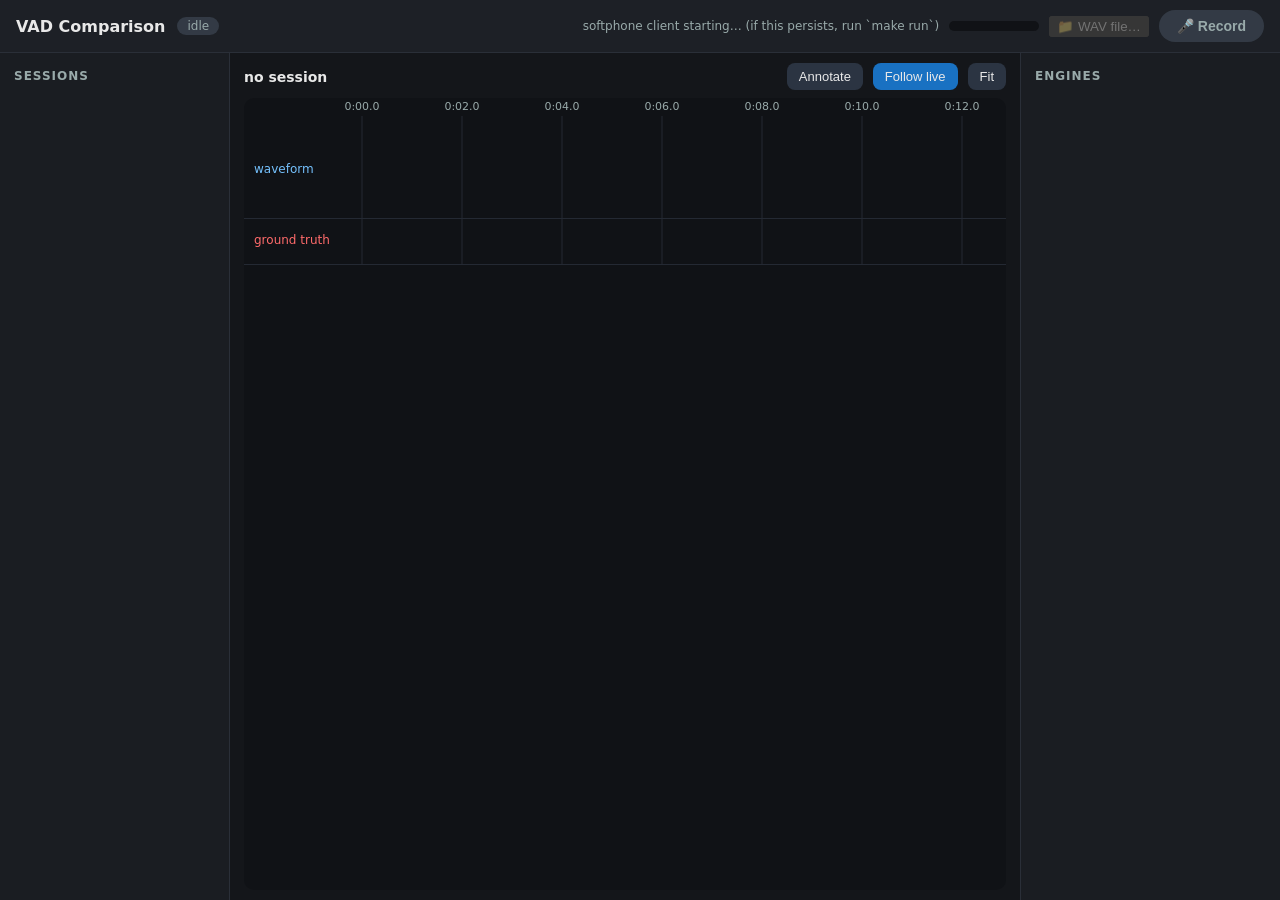
==== server/static/index.html @ 2d4ed62d "single-flow UI (hide :8081) + noise-robustness testing 8081 confusion: the server now starts the sof" ====
<!DOCTYPE html>
<html lang="en">
<head>
<meta charset="utf-8">
<title>VAD Comparison</title>
<link rel="stylesheet" href="style.css">
</head>
<body>
<header>
  <h1>VAD Comparison</h1>
  <span id="liveBadge">idle</span>
  <div id="recorder">
    <span id="recHint"></span>
    <div id="recLevel"><div id="recLevelFill"></div></div>
    <button id="wavBtn" disabled title="Analyze a WAV file on this machine through the same SIP path">&#128193; WAV file…</button>
    <button id="recordBtn" disabled>&#127908; Record</button>
  </div>
</header>
<div id="layout">
  <aside>
    <h2>Sessions</h2>
    <ul id="sessionList"></ul>
  </aside>
  <main>
    <div id="toolbar">
      <span class="title" id="sessionTitle">no session</span>
      <audio id="player" controls style="display:none"></audio>
      <button id="reanalyzeBtn" style="display:none" title="Re-run all enabled engines over this recording with the current parameters">Re-analyze all</button>
      <button id="annotateBtn">Annotate</button>
      <button id="saveAnnoBtn" style="display:none">Save annotations</button>
      <button id="followBtn" class="on">Follow live</button>
      <button id="fitBtn">Fit</button>
    </div>
    <div id="timelineWrap"><canvas id="timeline"></canvas></div>
  </main>
  <aside class="right">
    <h2>Engines</h2>
    <div id="enginePanel"></div>
    <div id="metrics"></div>
  </aside>
</div>
<script type="module" src="app.js"></script>
</body>
</html>
---- server/static/style.css ----
:root { color-scheme: dark; }
* { box-sizing: border-box; }
body {
  margin: 0; font-family: -apple-system, system-ui, sans-serif;
  background: #14161a; color: #e8e8e8; height: 100vh; display: flex; flex-direction: column;
}
header {
  display: flex; align-items: center; gap: 12px; padding: 10px 16px;
  background: #1d2026; border-bottom: 1px solid #2a2f38;
}
header h1 { font-size: 16px; margin: 0; font-weight: 600; }
#liveBadge {
  padding: 2px 10px; border-radius: 999px; font-size: 12px; background: #333a45; color: #9aa;
}
#liveBadge.active { background: #e03131; color: #fff; animation: pulse 1.2s infinite; }
@keyframes pulse { 50% { opacity: 0.6; } }

#recorder { margin-left: auto; display: flex; align-items: center; gap: 10px; }
#recordBtn {
  background: #2f9e44; border: 0; color: #fff; padding: 8px 18px;
  border-radius: 999px; font-size: 14px; font-weight: 600; cursor: pointer;
}
#recordBtn:hover { filter: brightness(1.1); }
#recordBtn:disabled { background: #333a45; color: #9aa; cursor: default; filter: none; }
#recordBtn.recording { background: #e03131; animation: pulse 1.2s infinite; }
#recLevel { width: 90px; height: 10px; background: #101216; border-radius: 5px; overflow: hidden; }
#recLevelFill { height: 100%; width: 0; background: linear-gradient(90deg, #2f9e44, #ffd43b, #e03131); }
#recHint { font-size: 12px; color: #9aa; max-width: 380px; text-align: right; }
#recHint.error { color: #ff8787; }
@media (max-width: 980px) {
  #recHint:not(.error) { display: none; }
  #recLevel { width: 50px; }
}

#layout { display: flex; flex: 1; min-height: 0; }
aside {
  width: 230px; background: #1a1d22; border-right: 1px solid #2a2f38;
  overflow-y: auto; padding: 10px; flex-shrink: 0;
}
aside.right { border-right: 0; border-left: 1px solid #2a2f38; width: 260px; }
aside h2 { font-size: 12px; text-transform: uppercase; letter-spacing: 1px; color: #9aa; margin: 6px 4px; }

#sessionList { list-style: none; margin: 0; padding: 0; }
#sessionList li {
  padding: 8px 10px; border-radius: 8px; cursor: pointer; font-size: 13px; margin-bottom: 4px;
}
#sessionList li:hover { background: #242933; }
#sessionList li.selected { background: #2b3442; }
#sessionList .meta { color: #9aa; font-size: 11px; display: block; }
#sessionList .dot { color: #ff6b6b; }

main { flex: 1; display: flex; flex-direction: column; min-width: 0; padding: 10px 14px; gap: 8px; }
#toolbar { display: flex; align-items: center; gap: 10px; flex-wrap: wrap; }
#toolbar .title { font-size: 14px; font-weight: 600; margin-right: auto; }
#toolbar button {
  background: #2b3442; border: 0; color: #e8e8e8; padding: 6px 12px;
  border-radius: 8px; cursor: pointer; font-size: 13px;
}
#toolbar button:hover { background: #354052; }
#toolbar button.on { background: #1971c2; }
#toolbar button.danger { background: #7d2a2a; }
audio { height: 32px; }

#timelineWrap { flex: 1; min-height: 0; overflow-y: auto; overflow-x: hidden; border-radius: 10px; background: #101216; }
#timeline { display: block; width: 100%; height: 100%; cursor: crosshair; }

.engineCard {
  background: #1d2026; border: 1px solid #2a2f38; border-radius: 10px;
  padding: 10px; margin-bottom: 10px; font-size: 13px;
}
.engineCard .head { display: flex; align-items: center; gap: 8px; }
.engineCard .swatch { width: 10px; height: 10px; border-radius: 3px; }
.engineCard .name { font-weight: 600; }
.engineCard .head input { margin-left: auto; }
.engineCard.unavailable { opacity: 0.55; }
.engineCard .reason { color: #ff8787; font-size: 11px; margin-top: 6px; }
.engineCard .params { margin-top: 8px; display: grid; grid-template-columns: 1fr 76px; gap: 4px 8px; }
.engineCard .params label { color: #9aa; font-size: 11px; align-self: center; }
.engineCard .params input {
  width: 100%; background: #14161a; color: #e8e8e8; border: 1px solid #333a45;
  border-radius: 6px; padding: 3px 6px; font-size: 12px;
}
.engineCard .apply {
  margin-top: 8px; width: 100%; background: #2b3442; border: 0; color: #e8e8e8;
  padding: 5px; border-radius: 6px; cursor: pointer; font-size: 12px;
}
.engineCard .apply:hover { background: #354052; }
#annotateHint, #metrics { font-size: 12px; color: #9aa; }
#metrics table { border-collapse: collapse; margin-top: 6px; width: 100%; }
#metrics th, #metrics td { text-align: right; padding: 3px 6px; border-bottom: 1px solid #2a2f38; }
#metrics th:first-child, #metrics td:first-child { text-align: left; }
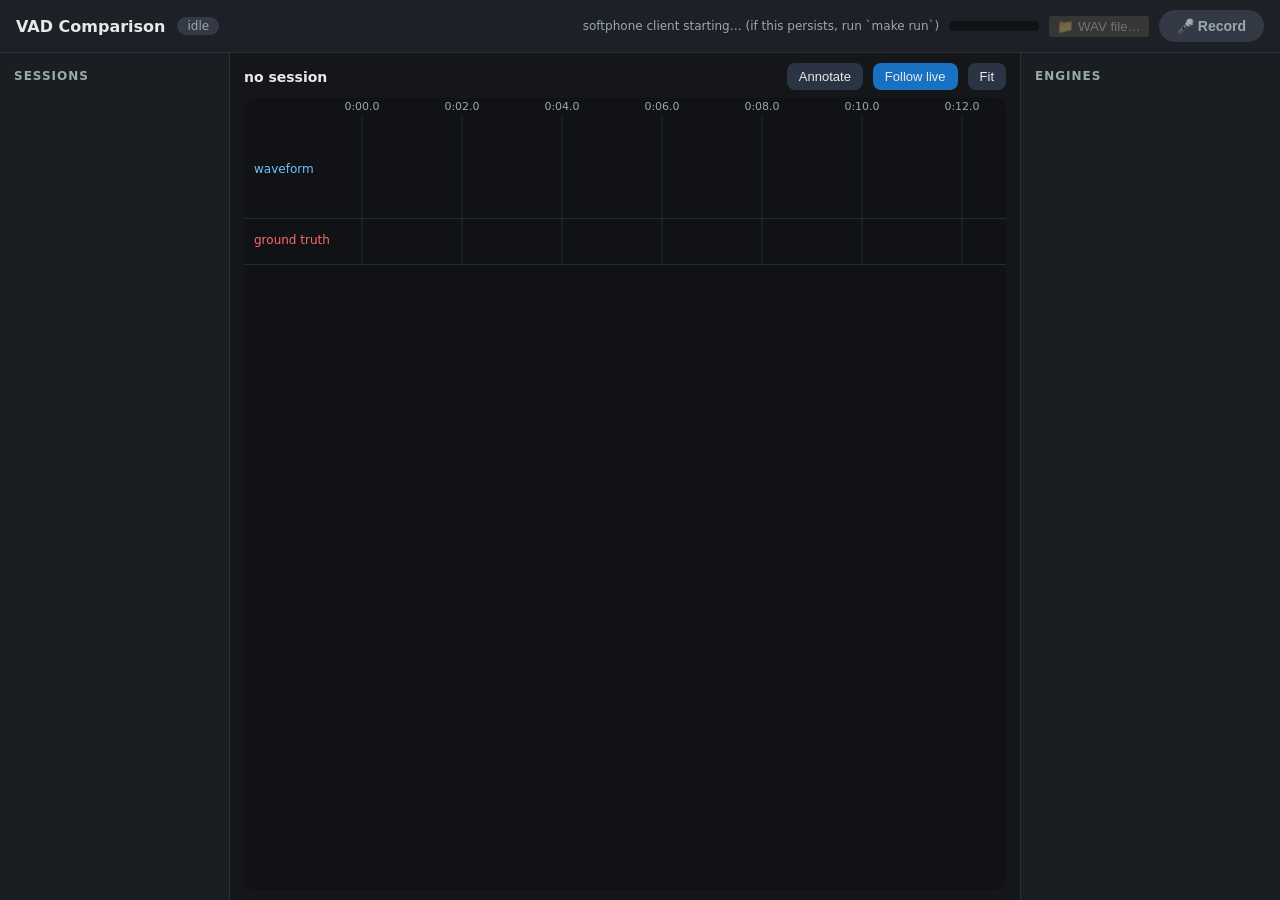
==== commit 410c516f: "WAV file button opens a native file picker (+ upload); noisy sample library - 'WAV file…' now opens " ====
--- a/server/static/index.html
+++ b/server/static/index.html
@@ -12,7 +12,8 @@
   <div id="recorder">
     <span id="recHint"></span>
     <div id="recLevel"><div id="recLevelFill"></div></div>
-    <button id="wavBtn" disabled title="Analyze a WAV file on this machine through the same SIP path">&#128193; WAV file…</button>
+    <button id="wavBtn" disabled title="Pick a WAV file and analyze it through the same SIP path">&#128193; WAV file…</button>
+    <input type="file" id="wavFileInput" accept=".wav,audio/wav,audio/x-wav" style="display:none">
     <button id="recordBtn" disabled>&#127908; Record</button>
   </div>
 </header>
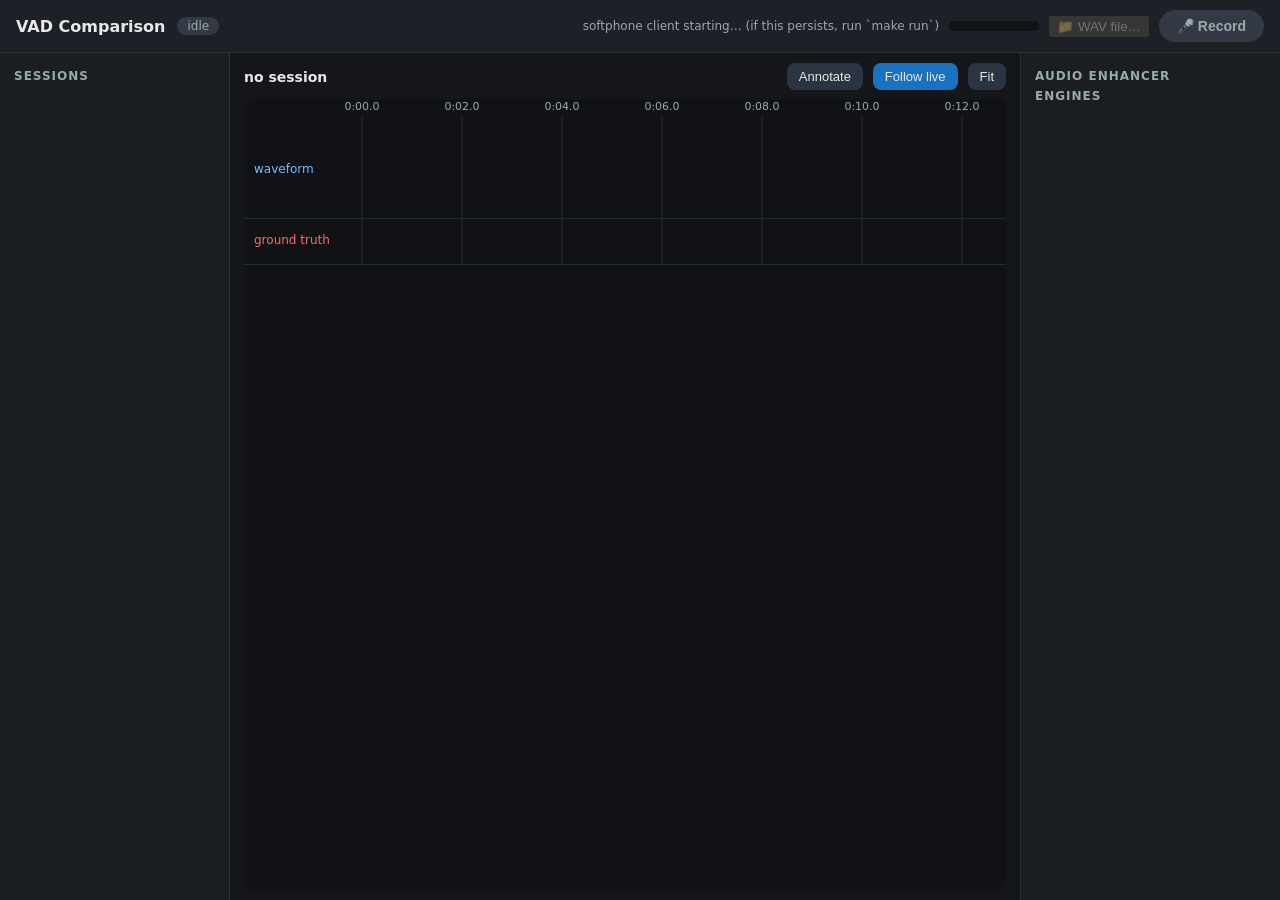
==== commit 774aa138: "add audio enhancer plugin layer (arf_enhance) with its own UI section New pre-processing stage: the " ====
--- a/server/static/index.html
+++ b/server/static/index.html
@@ -35,6 +35,8 @@
     <div id="timelineWrap"><canvas id="timeline"></canvas></div>
   </main>
   <aside class="right">
+    <h2>Audio Enhancer</h2>
+    <div id="enhancerPanel"></div>
     <h2>Engines</h2>
     <div id="enginePanel"></div>
     <div id="metrics"></div>
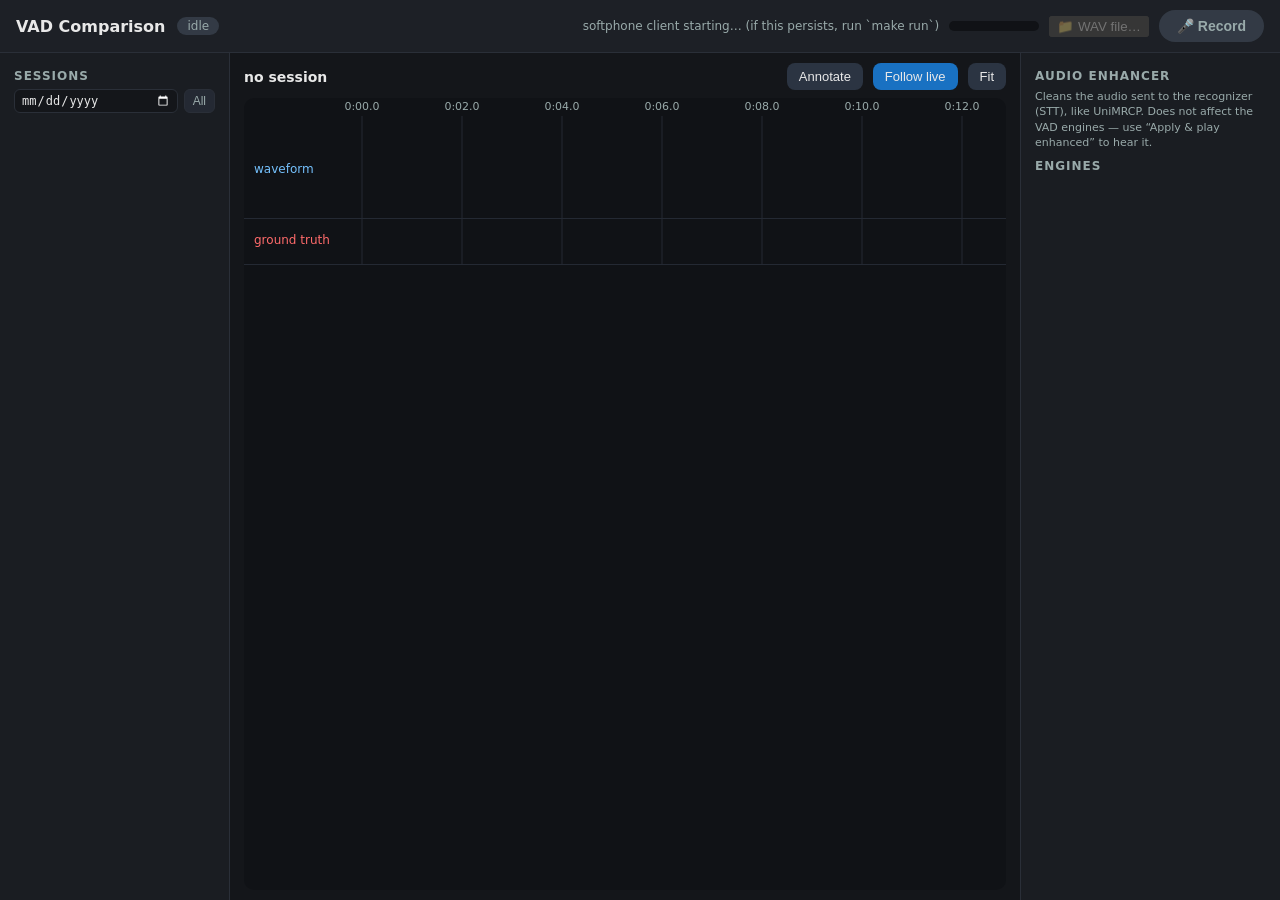
==== commit b0fa2b7a: "ui: session day filter, fix player reload on session switch, enhancer note - Session list: add a cal" ====
--- a/server/static/index.html
+++ b/server/static/index.html
@@ -20,6 +20,10 @@
 <div id="layout">
   <aside>
     <h2>Sessions</h2>
+    <div class="sessionFilter">
+      <input type="date" id="sessionDate" title="Show only recordings from this day">
+      <button id="sessionDateClear" title="Show recordings from all days">All</button>
+    </div>
     <ul id="sessionList"></ul>
   </aside>
   <main>
@@ -36,6 +40,7 @@
   </main>
   <aside class="right">
     <h2>Audio Enhancer</h2>
+    <p class="panelNote">Cleans the audio sent to the recognizer (STT), like UniMRCP. Does not affect the VAD engines — use “Apply &amp; play enhanced” to hear it.</p>
     <div id="enhancerPanel"></div>
     <h2>Engines</h2>
     <div id="enginePanel"></div>
--- a/server/static/style.css
+++ b/server/static/style.css
@@ -39,8 +39,23 @@
 }
 aside.right { border-right: 0; border-left: 1px solid #2a2f38; width: 260px; }
 aside h2 { font-size: 12px; text-transform: uppercase; letter-spacing: 1px; color: #9aa; margin: 6px 4px; }
+.panelNote { color: #9aa; font-size: 11px; line-height: 1.4; margin: 0 4px 8px; }
+
+.sessionFilter { display: flex; gap: 6px; margin: 0 4px 8px; }
+.sessionFilter input[type="date"] {
+  flex: 1; min-width: 0; background: #14161a; color: #e8e8e8;
+  border: 1px solid #2a2f38; border-radius: 6px; padding: 3px 6px; font-size: 12px;
+  color-scheme: dark;
+}
+.sessionFilter button {
+  background: #242933; color: #9aa; border: 1px solid #2a2f38;
+  border-radius: 6px; padding: 3px 8px; font-size: 12px; cursor: pointer;
+}
+.sessionFilter button:hover { background: #2b3442; color: #e8e8e8; }
 
 #sessionList { list-style: none; margin: 0; padding: 0; }
+#sessionList li.empty { color: #9aa; font-size: 12px; cursor: default; padding: 8px 10px; }
+#sessionList li.empty:hover { background: none; }
 #sessionList li {
   padding: 8px 10px; border-radius: 8px; cursor: pointer; font-size: 13px; margin-bottom: 4px;
 }
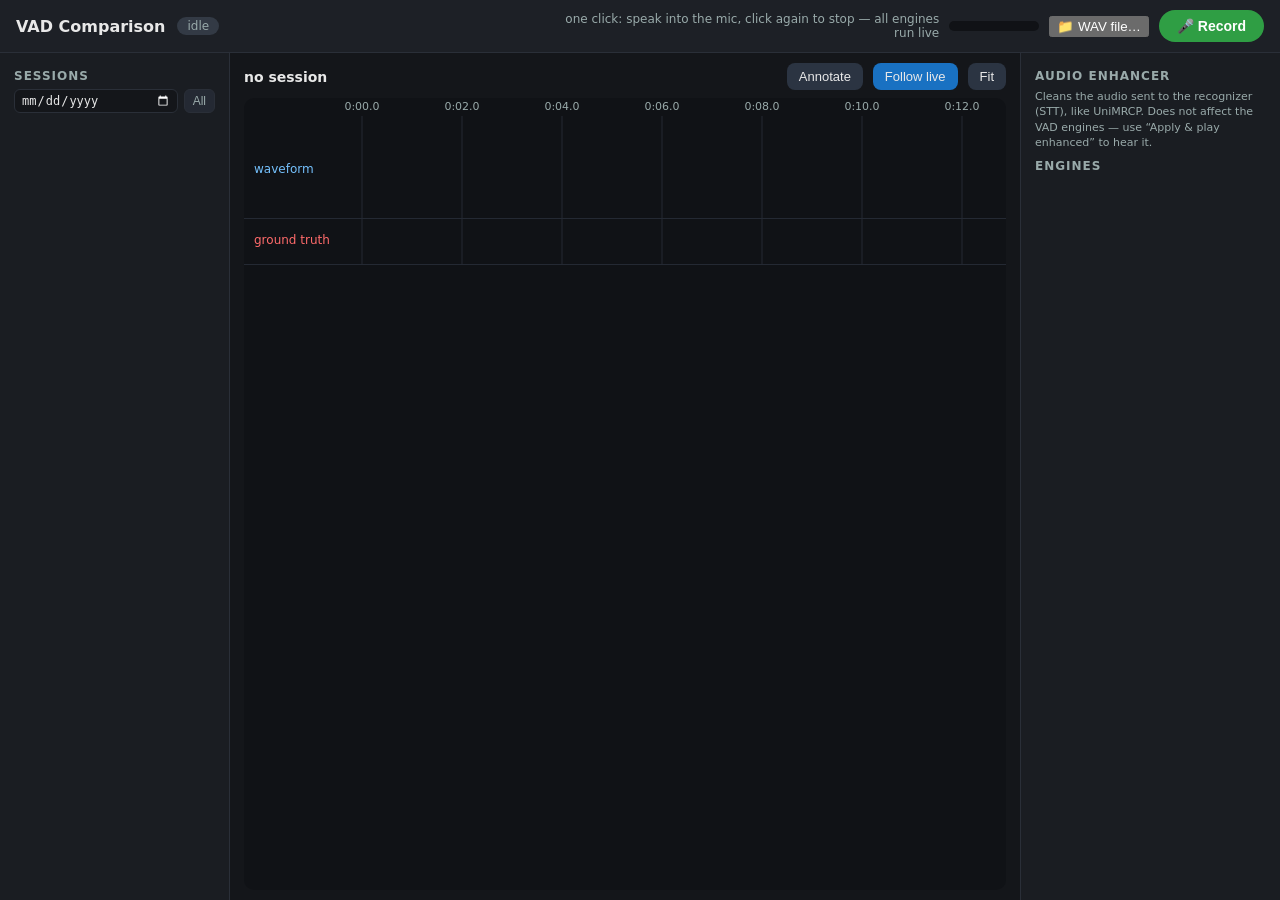
==== commit a3e97fc7: "feat(ingest): accept raw LPCM (s16le/8k/mono) uploads, not just WAV UniMRCP decodes G.711 to LPCM/80" ====
--- a/server/static/index.html
+++ b/server/static/index.html
@@ -13,7 +13,7 @@
     <span id="recHint"></span>
     <div id="recLevel"><div id="recLevelFill"></div></div>
     <button id="wavBtn" disabled title="Pick a WAV file and analyze it through the same SIP path">&#128193; WAV file…</button>
-    <input type="file" id="wavFileInput" accept=".wav,audio/wav,audio/x-wav" style="display:none">
+    <input type="file" id="wavFileInput" accept=".wav,audio/wav,audio/x-wav,.raw,.pcm,.sw,.s16,.lpcm,.l16,application/octet-stream" style="display:none">
     <button id="recordBtn" disabled>&#127908; Record</button>
   </div>
 </header>
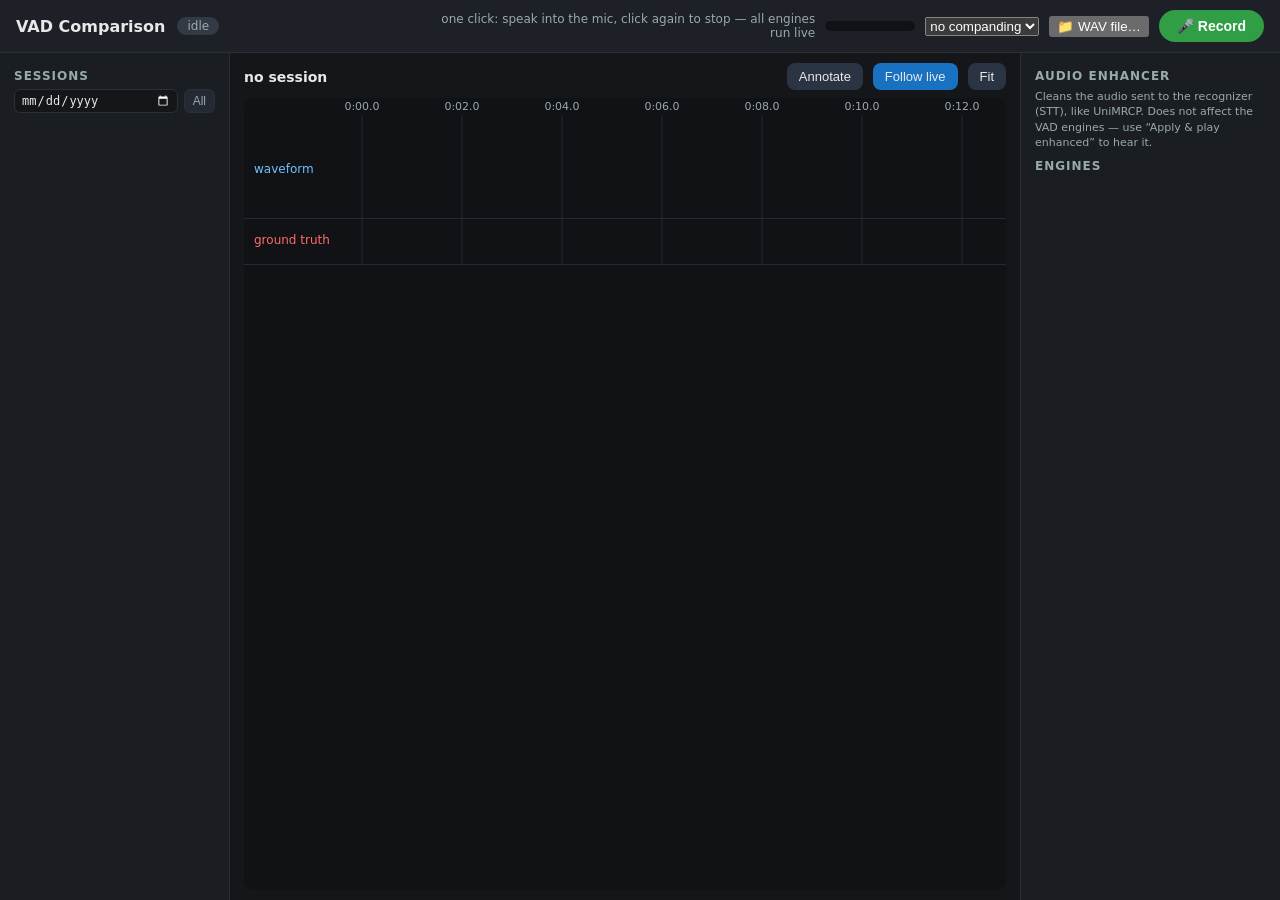
==== commit d50ae29a: "feat(ingest): G.711 A-law (PCMA) codec + companding imprint on record/upload Production decodes the " ====
--- a/server/static/index.html
+++ b/server/static/index.html
@@ -12,7 +12,12 @@
   <div id="recorder">
     <span id="recHint"></span>
     <div id="recLevel"><div id="recLevelFill"></div></div>
-    <button id="wavBtn" disabled title="Pick a WAV file and analyze it through the same SIP path">&#128193; WAV file…</button>
+    <select id="imprintSel" title="Imprint telephony G.711 companding on mic/upload audio so the engines see what the production VAD sees on the wire (Turkey = A-law)">
+      <option value="">no companding</option>
+      <option value="alaw">A-law (PCMA)</option>
+      <option value="ulaw">&mu;-law (PCMU)</option>
+    </select>
+    <button id="wavBtn" disabled title="Pick a WAV or raw s16le/8k PCM file and analyze it">&#128193; WAV file…</button>
     <input type="file" id="wavFileInput" accept=".wav,audio/wav,audio/x-wav,.raw,.pcm,.sw,.s16,.lpcm,.l16,application/octet-stream" style="display:none">
     <button id="recordBtn" disabled>&#127908; Record</button>
   </div>
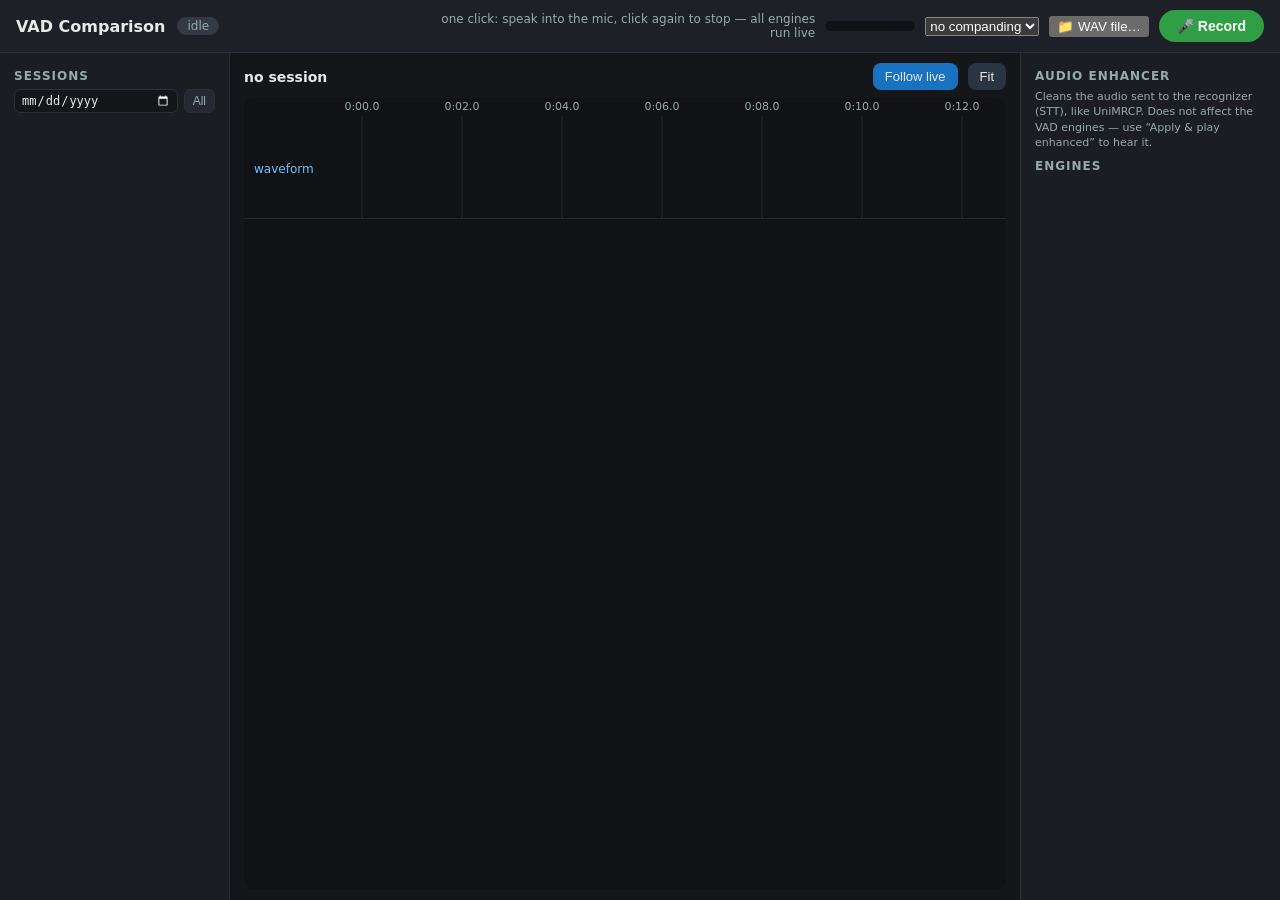
==== commit 4aac7d96: "y axis degisiklikleri" ====
--- a/server/static/index.html
+++ b/server/static/index.html
@@ -36,8 +36,6 @@
       <span class="title" id="sessionTitle">no session</span>
       <audio id="player" controls style="display:none"></audio>
       <button id="reanalyzeBtn" style="display:none" title="Re-run all enabled engines over this recording with the current parameters">Re-analyze all</button>
-      <button id="annotateBtn">Annotate</button>
-      <button id="saveAnnoBtn" style="display:none">Save annotations</button>
       <button id="followBtn" class="on">Follow live</button>
       <button id="fitBtn">Fit</button>
     </div>
@@ -49,7 +47,6 @@
     <div id="enhancerPanel"></div>
     <h2>Engines</h2>
     <div id="enginePanel"></div>
-    <div id="metrics"></div>
   </aside>
 </div>
 <script type="module" src="app.js"></script>
--- a/server/static/style.css
+++ b/server/static/style.css
@@ -62,7 +62,6 @@
 #sessionList li:hover { background: #242933; }
 #sessionList li.selected { background: #2b3442; }
 #sessionList .meta { color: #9aa; font-size: 11px; display: block; }
-#sessionList .dot { color: #ff6b6b; }
 
 main { flex: 1; display: flex; flex-direction: column; min-width: 0; padding: 10px 14px; gap: 8px; }
 #toolbar { display: flex; align-items: center; gap: 10px; flex-wrap: wrap; }
@@ -100,7 +99,3 @@
   padding: 5px; border-radius: 6px; cursor: pointer; font-size: 12px;
 }
 .engineCard .apply:hover { background: #354052; }
-#annotateHint, #metrics { font-size: 12px; color: #9aa; }
-#metrics table { border-collapse: collapse; margin-top: 6px; width: 100%; }
-#metrics th, #metrics td { text-align: right; padding: 3px 6px; border-bottom: 1px solid #2a2f38; }
-#metrics th:first-child, #metrics td:first-child { text-align: left; }
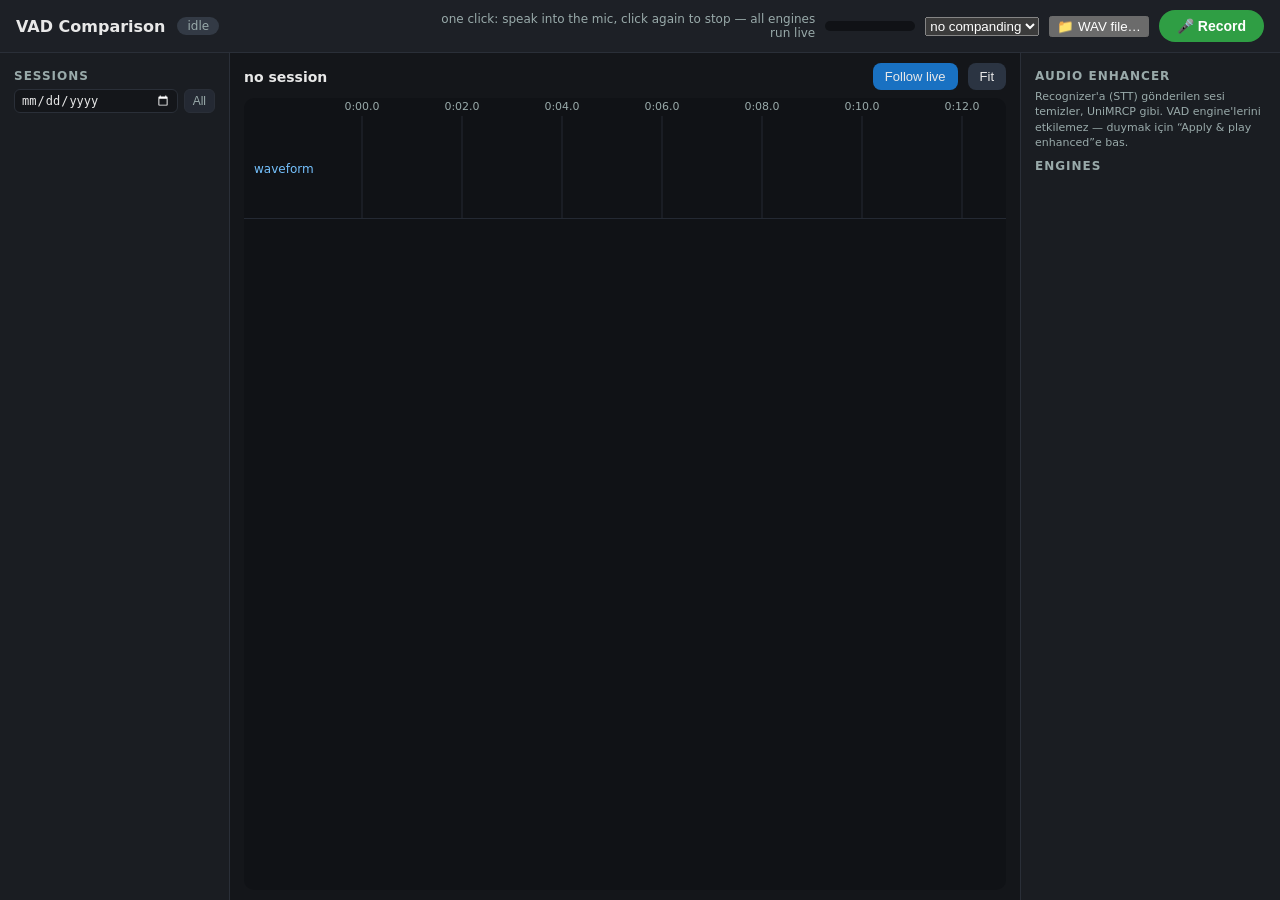
==== commit 9b7ace32: "parametre ve kontrol tooltip'leri (Türkçe) - her VAD/enhancer parametresine ne yaptığını anlatan açı" ====
--- a/server/static/index.html
+++ b/server/static/index.html
@@ -12,22 +12,22 @@
   <div id="recorder">
     <span id="recHint"></span>
     <div id="recLevel"><div id="recLevelFill"></div></div>
-    <select id="imprintSel" title="Imprint telephony G.711 companding on mic/upload audio so the engines see what the production VAD sees on the wire (Turkey = A-law)">
+    <select id="imprintSel" data-tip="Mic/upload sesine telefon G.711 companding damgası vurur, böylece engine'ler production VAD'ın hatta gördüğünü görür (Türkiye = A-law)">
       <option value="">no companding</option>
       <option value="alaw">A-law (PCMA)</option>
       <option value="ulaw">&mu;-law (PCMU)</option>
     </select>
-    <button id="wavBtn" disabled title="Pick a WAV or raw s16le/8k PCM file and analyze it">&#128193; WAV file…</button>
+    <button id="wavBtn" disabled data-tip="Bir WAV veya ham s16le/8k PCM dosyası seç ve analiz et">&#128193; WAV file…</button>
     <input type="file" id="wavFileInput" accept=".wav,audio/wav,audio/x-wav,.raw,.pcm,.sw,.s16,.lpcm,.l16,application/octet-stream" style="display:none">
-    <button id="recordBtn" disabled>&#127908; Record</button>
+    <button id="recordBtn" disabled data-tip="Kaydı başlat/durdur — mikrofona konuş, durdurmak için tekrar tıkla; tüm etkin engine'ler canlı çalışır">&#127908; Record</button>
   </div>
 </header>
 <div id="layout">
   <aside>
     <h2>Sessions</h2>
     <div class="sessionFilter">
-      <input type="date" id="sessionDate" title="Show only recordings from this day">
-      <button id="sessionDateClear" title="Show recordings from all days">All</button>
+      <input type="date" id="sessionDate" data-tip="Yalnızca bu güne ait kayıtları göster">
+      <button id="sessionDateClear" data-tip="Tüm günlerin kayıtlarını göster">All</button>
     </div>
     <ul id="sessionList"></ul>
   </aside>
@@ -35,15 +35,15 @@
     <div id="toolbar">
       <span class="title" id="sessionTitle">no session</span>
       <audio id="player" controls style="display:none"></audio>
-      <button id="reanalyzeBtn" style="display:none" title="Re-run all enabled engines over this recording with the current parameters">Re-analyze all</button>
-      <button id="followBtn" class="on">Follow live</button>
-      <button id="fitBtn">Fit</button>
+      <button id="reanalyzeBtn" style="display:none" data-tip="Tüm etkin engine'leri bu kayıt üzerinde mevcut parametrelerle yeniden çalıştır">Re-analyze all</button>
+      <button id="followBtn" class="on" data-tip="Canlı çağrı sırasında görünümü en yeni sese kaydırılmış tut">Follow live</button>
+      <button id="fitBtn" data-tip="Timeline'ı tüm kaydı gösterecek şekilde uzaklaştır">Fit</button>
     </div>
     <div id="timelineWrap"><canvas id="timeline"></canvas></div>
   </main>
   <aside class="right">
     <h2>Audio Enhancer</h2>
-    <p class="panelNote">Cleans the audio sent to the recognizer (STT), like UniMRCP. Does not affect the VAD engines — use “Apply &amp; play enhanced” to hear it.</p>
+    <p class="panelNote">Recognizer'a (STT) gönderilen sesi temizler, UniMRCP gibi. VAD engine'lerini etkilemez — duymak için “Apply &amp; play enhanced”e bas.</p>
     <div id="enhancerPanel"></div>
     <h2>Engines</h2>
     <div id="enginePanel"></div>
--- a/server/static/style.css
+++ b/server/static/style.css
@@ -90,6 +90,9 @@
 .engineCard .reason { color: #ff8787; font-size: 11px; margin-top: 6px; }
 .engineCard .params { margin-top: 8px; display: grid; grid-template-columns: 1fr 76px; gap: 4px 8px; }
 .engineCard .params label { color: #9aa; font-size: 11px; align-self: center; }
+/* signal that a hover tooltip is available */
+.engineCard .head[data-tip], .engineCard .params label[data-tip] { cursor: help; }
+.engineCard .head[data-tip] .name { text-decoration: underline dotted #4a5262; text-underline-offset: 3px; }
 .engineCard .params input {
   width: 100%; background: #14161a; color: #e8e8e8; border: 1px solid #333a45;
   border-radius: 6px; padding: 3px 6px; font-size: 12px;
@@ -99,3 +102,13 @@
   padding: 5px; border-radius: 6px; cursor: pointer; font-size: 12px;
 }
 .engineCard .apply:hover { background: #354052; }
+
+/* custom hover tooltip (driven from data-tip, 200 ms delay set in app.js) */
+#tooltip {
+  position: fixed; z-index: 1000; max-width: 280px;
+  background: #0d0f13; color: #d8dde5; border: 1px solid #333a45;
+  border-radius: 6px; padding: 6px 9px; font-size: 11px; line-height: 1.45;
+  pointer-events: none; opacity: 0; transition: opacity 0.1s;
+  box-shadow: 0 4px 14px rgba(0, 0, 0, 0.5);
+}
+#tooltip.show { opacity: 1; }
